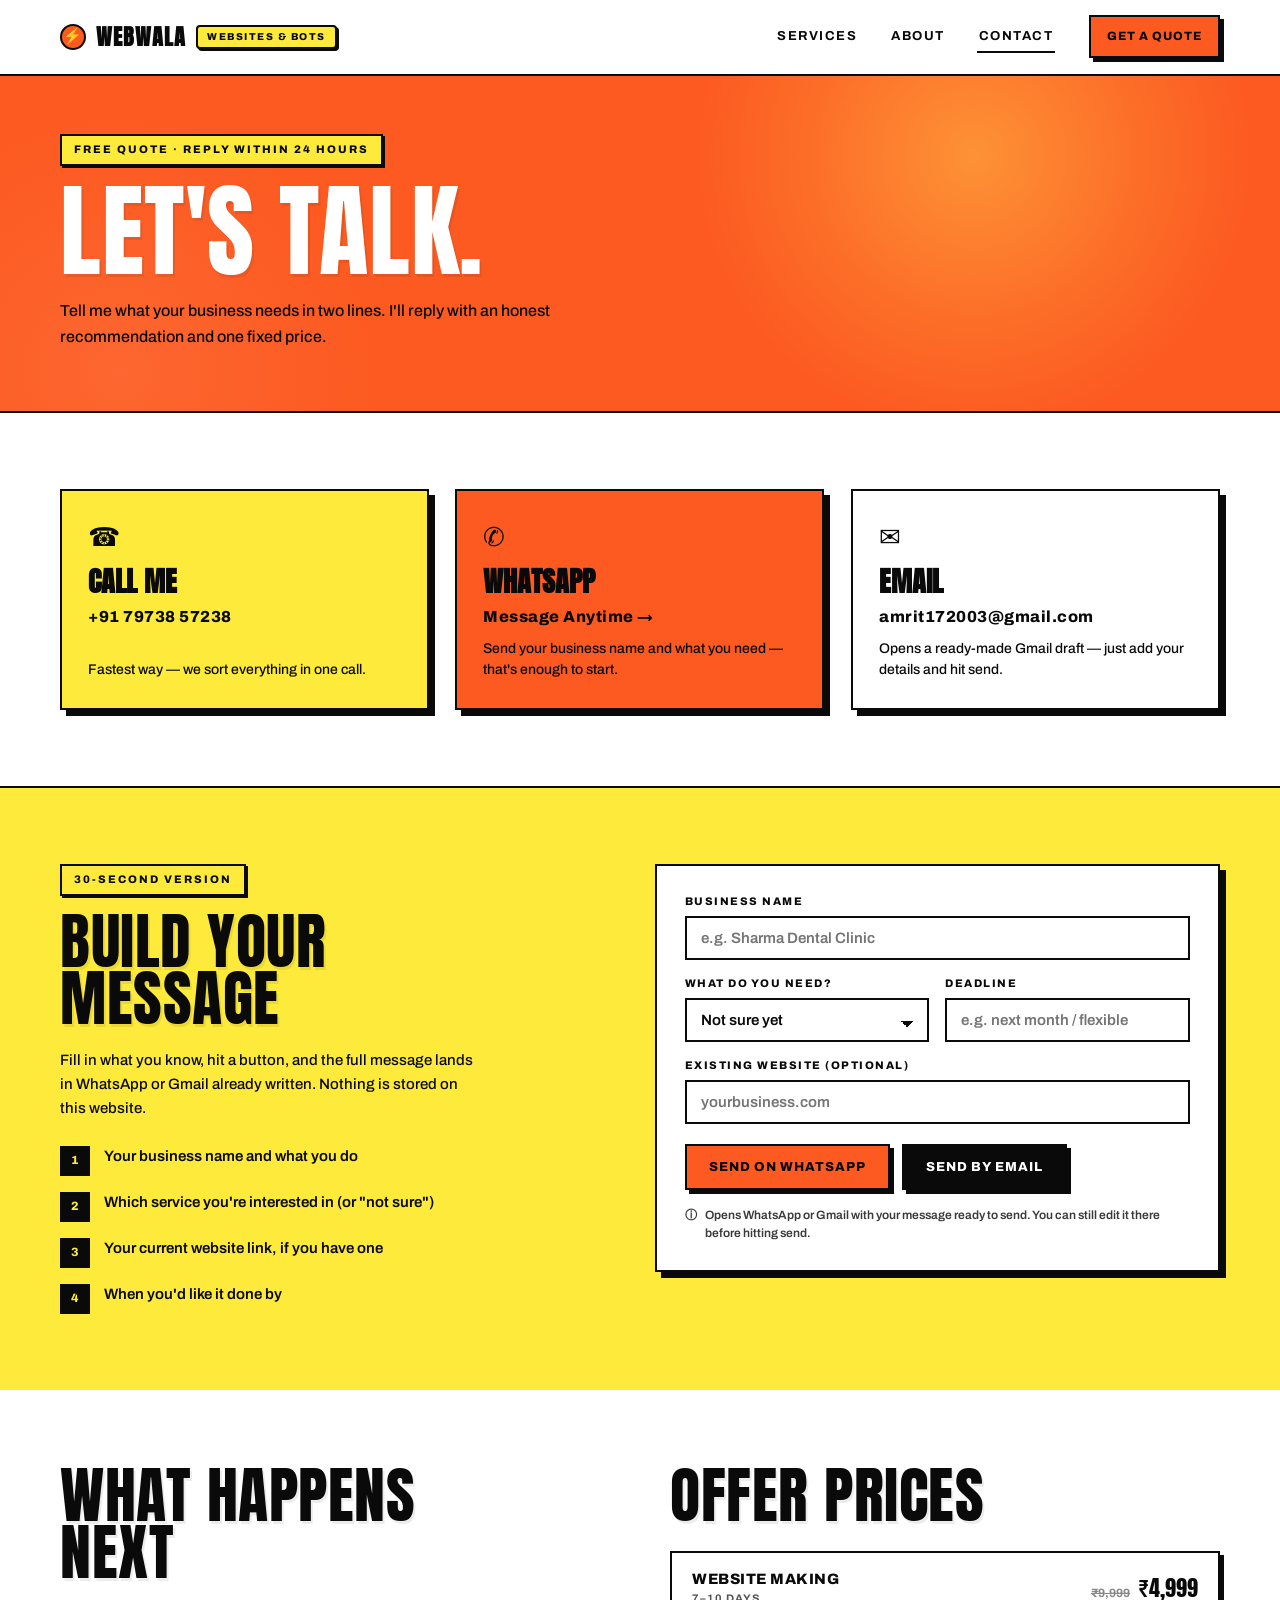
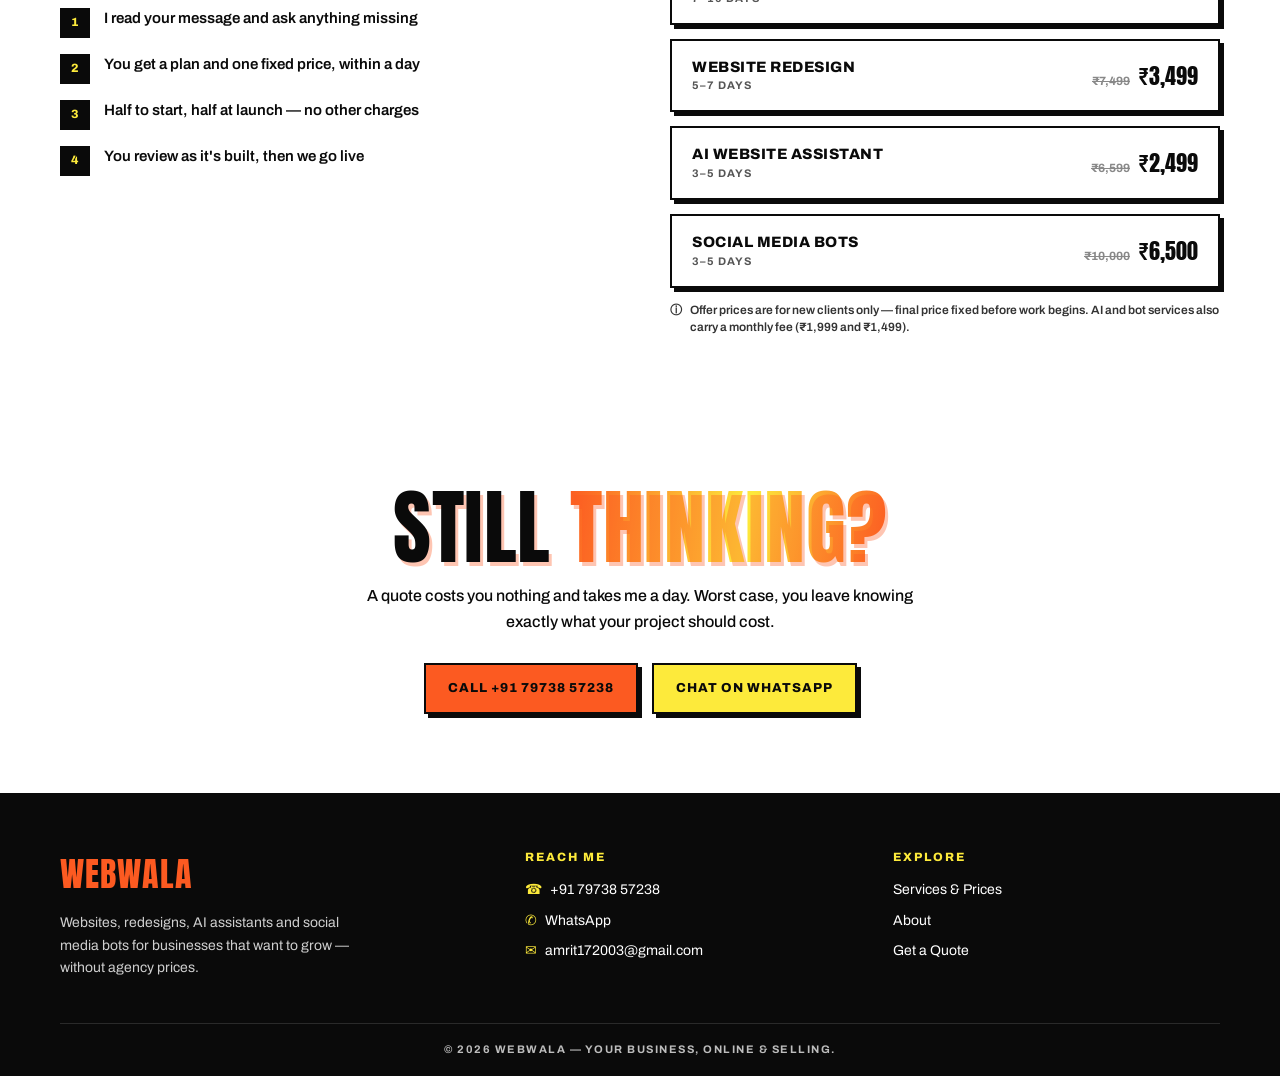
==== contact.html @ 06c594da "Add contact page with message builder" ====
<!DOCTYPE html>
<html lang="en">
<head>
<meta charset="UTF-8">
<meta name="viewport" content="width=device-width, initial-scale=1.0">
<title>Contact — WEBWALA</title>
<meta name="description" content="Get a free website quote within 24 hours. Call or WhatsApp +91 79738 57238, email amrit172003@gmail.com, or build your enquiry message on this page.">
<meta name="theme-color" content="#FC5A21">
<meta property="og:type" content="website">
<meta property="og:title" content="Contact — WEBWALA">
<meta property="og:description" content="Free quote, reply within 24 hours. Call, WhatsApp or email.">
<meta property="og:image" content="assets/og.png">
<link rel="icon" href="assets/favicon.svg" type="image/svg+xml">
<link rel="stylesheet" href="styles.css">
</head>
<body>
<a class="skip" href="#main">Skip to content</a>

<header class="header">
  <div class="header-inner">
    <a href="index.html" class="logo" aria-label="WEBWALA home"><span class="dot" aria-hidden="true">⚡</span><span class="word">WEBWALA</span><span class="pill">Websites &amp; Bots</span></a>
    <nav class="nav" aria-label="Main">
      <a href="services.html">Services</a>
      <a href="about.html">About</a>
      <a href="contact.html" class="active">Contact</a>
    </nav>
    <a href="contact.html" class="btn btn-orange btn-sm header-cta">Get a Quote</a>
  </div>
</header>

<main id="main">

<section class="hero orange" style="padding:58px 0 62px">
  <div class="wrap">
    <span class="eyebrow">Free Quote · Reply Within 24 Hours</span>
    <h1 class="display" style="font-size:clamp(56px,8vw,108px);margin:18px 0 20px">Let's Talk.</h1>
    <p style="max-width:600px">Tell me what your business needs in two lines. I'll reply with an honest recommendation and one fixed price.</p>
  </div>
</section>

<section class="section white">
  <div class="wrap">
    <div class="contact-cards">
      <a class="contact-card yellow reveal" data-tilt="5" href="tel:+917973857238">
        <div class="ic" aria-hidden="true">☎</div>
        <h4>Call Me</h4>
        <div class="val">+91 79738 57238</div>
        <p>Fastest way — we sort everything in one call.</p>
      </a>
      <a class="contact-card orange reveal" data-tilt="5" href="https://wa.me/917973857238?text=Hi%20Webwala%2C%20I%27d%20like%20a%20quote%20for%20my%20business." target="_blank" rel="noopener">
        <div class="ic" aria-hidden="true">✆</div>
        <h4>WhatsApp</h4>
        <div class="val">Message Anytime →</div>
        <p>Send your business name and what you need — that's enough to start.</p>
      </a>
      <a class="contact-card white reveal" data-tilt="5" href="https://mail.google.com/mail/?view=cm&amp;fs=1&amp;to=amrit172003@gmail.com&amp;su=Website%20enquiry&amp;body=Hi%20Amrit%2C%0A%0AI%27d%20like%20a%20quote%20for%20my%20business.%0A%0ABusiness%20name%3A%0AService%20needed%3A%0ADeadline%3A" target="_blank" rel="noopener">
        <div class="ic" aria-hidden="true">✉</div>
        <h4>Email</h4>
        <div class="val">amrit172003@gmail.com</div>
        <p>Opens a ready-made Gmail draft — just add your details and hit send.</p>
      </a>
    </div>
  </div>
</section>

<section class="section yellow" style="border-top:var(--border)">
  <div class="wrap builder-wrap">
    <div class="reveal">
      <span class="eyebrow">30-second version</span>
      <h2 class="display" style="font-size:clamp(38px,5vw,62px);margin:16px 0 22px">Build your<br>message</h2>
      <p style="font-size:15px;font-weight:500;line-height:1.6;max-width:420px">Fill in what you know, hit a button, and the full message lands in WhatsApp or Gmail already written. Nothing is stored on this website.</p>
      <ol class="tell-list" style="margin-top:26px">
        <li>Your business name and what you do</li>
        <li>Which service you're interested in (or "not sure")</li>
        <li>Your current website link, if you have one</li>
        <li>When you'd like it done by</li>
      </ol>
    </div>

    <form class="builder reveal" id="quote-builder" novalidate>
      <div>
        <label for="qb-business">Business name</label>
        <input id="qb-business" name="business" type="text" placeholder="e.g. Sharma Dental Clinic" autocomplete="organization">
      </div>
      <div class="row">
        <div>
          <label for="qb-service">What do you need?</label>
          <select id="qb-service" name="service">
            <option value="Not sure yet — need advice">Not sure yet</option>
            <option>Website making</option>
            <option>Website redesign</option>
            <option>AI website assistant</option>
            <option>Social media bots</option>
            <option>Website + AI assistant</option>
          </select>
        </div>
        <div>
          <label for="qb-deadline">Deadline</label>
          <input id="qb-deadline" name="deadline" type="text" placeholder="e.g. next month / flexible">
        </div>
      </div>
      <div>
        <label for="qb-site">Existing website (optional)</label>
        <input id="qb-site" name="site" type="text" placeholder="yourbusiness.com" autocomplete="url">
      </div>

      <div class="actions">
        <button type="submit" class="btn btn-orange" data-send="wa">Send on WhatsApp</button>
        <button type="submit" class="btn btn-black" data-send="email">Send by Email</button>
      </div>
      <p class="hint"><span class="ic" aria-hidden="true">ⓘ</span><span>Opens WhatsApp or Gmail with your message ready to send. You can still edit it there before hitting send.</span></p>
    </form>
  </div>
</section>

<section class="section white">
  <div class="wrap tell-grid">
    <div class="reveal">
      <h2 class="display" style="font-size:clamp(38px,5vw,62px);margin-bottom:28px">What happens<br>next</h2>
      <ol class="tell-list">
        <li>I read your message and ask anything missing</li>
        <li>You get a plan and one fixed price, within a day</li>
        <li>Half to start, half at launch — no other charges</li>
        <li>You review as it's built, then we go live</li>
      </ol>
    </div>
    <div class="reveal">
      <h2 class="display" style="font-size:clamp(38px,5vw,62px);margin-bottom:28px">Offer prices</h2>
      <div class="offer-row"><div><div class="t">Website Making</div><div class="d">7–10 days</div></div><div class="price"><span class="was">₹9,999</span>₹4,999</div></div>
      <div class="offer-row"><div><div class="t">Website Redesign</div><div class="d">5–7 days</div></div><div class="price"><span class="was">₹7,499</span>₹3,499</div></div>
      <div class="offer-row"><div><div class="t">AI Website Assistant</div><div class="d">3–5 days</div></div><div class="price"><span class="was">₹6,599</span>₹2,499</div></div>
      <div class="offer-row"><div><div class="t">Social Media Bots</div><div class="d">3–5 days</div></div><div class="price"><span class="was">₹10,000</span>₹6,500</div></div>
      <div class="offer-note"><span aria-hidden="true">ⓘ</span><span>Offer prices are for new clients only — final price fixed before work begins. AI and bot services also carry a monthly fee (₹1,999 and ₹1,499).</span></div>
    </div>
  </div>
</section>

<section class="cta black">
  <div class="wrap reveal">
    <h2 class="display">Still <span class="accent">thinking?</span></h2>
    <p>A quote costs you nothing and takes me a day. Worst case, you leave knowing exactly what your project should cost.</p>
    <div class="actions">
      <a href="tel:+917973857238" class="btn btn-orange">Call +91 79738 57238</a>
      <a href="https://wa.me/917973857238?text=Hi%20Webwala%2C%20I%27d%20like%20a%20quote%20for%20my%20business." target="_blank" rel="noopener" class="btn btn-yellow">Chat on WhatsApp</a>
    </div>
  </div>
</section>

</main>

<footer class="footer">
  <div class="wrap">
    <div class="footer-grid">
      <div>
        <div class="word">WEBWALA</div>
        <p class="tag">Websites, redesigns, AI assistants and social media bots for businesses that want to grow — without agency prices.</p>
      </div>
      <div>
        <h5>Reach Me</h5>
        <div class="reach">
          <a href="tel:+917973857238"><span class="ic" aria-hidden="true">☎</span>+91 79738 57238</a>
          <a href="https://wa.me/917973857238" target="_blank" rel="noopener"><span class="ic" aria-hidden="true">✆</span>WhatsApp</a>
          <a href="https://mail.google.com/mail/?view=cm&amp;fs=1&amp;to=amrit172003@gmail.com&amp;su=Website%20enquiry&amp;body=Hi%20Amrit%2C%0A%0AI%27d%20like%20a%20quote%20for%20my%20business.%0A%0ABusiness%20name%3A%0AService%20needed%3A%0ADeadline%3A" target="_blank" rel="noopener"><span class="ic" aria-hidden="true">✉</span>amrit172003@gmail.com</a>
        </div>
      </div>
      <div>
        <h5>Explore</h5>
        <ul>
          <li><a href="services.html">Services &amp; Prices</a></li>
          <li><a href="about.html">About</a></li>
          <li><a href="contact.html">Get a Quote</a></li>
        </ul>
      </div>
    </div>
    <div class="footer-bottom">© 2026 WEBWALA — Your Business, Online &amp; Selling.</div>
  </div>
</footer>

<nav class="mobile-bar" aria-label="Quick contact">
  <a href="tel:+917973857238"><span aria-hidden="true">☎</span>Call</a>
  <a class="mb-wa" href="https://wa.me/917973857238?text=Hi%20Webwala%2C%20I%27d%20like%20a%20quote%20for%20my%20business." target="_blank" rel="noopener"><span aria-hidden="true">✆</span>WhatsApp</a>
  <a class="mb-quote" href="#quote-builder">Build Message</a>
</nav>

<script src="script.js" defer></script>
</body>
</html>
---- styles.css ----
/* WEBWALA — rebuild from screenshots */
@import url('https://fonts.googleapis.com/css2?family=Anton&family=Archivo:wght@400;500;600;700;800&display=swap');

:root{
  --orange:#FC5A21;
  --yellow:#FDEA3B;
  --ink:#0A0A0A;
  --white:#FFFFFF;
  --shadow:6px 6px 0 var(--ink);
  --shadow-sm:4px 4px 0 var(--ink);
  --border:2.5px solid var(--ink);
  --maxw:1240px;
}

*{box-sizing:border-box;margin:0;padding:0}
html{scroll-behavior:smooth}
body{
  font-family:'Archivo',Arial,sans-serif;
  background:var(--white);
  color:var(--ink);
  line-height:1.45;
  -webkit-font-smoothing:antialiased;
}
img{max-width:100%;display:block}
a{color:inherit;text-decoration:none}

.display{font-family:'Anton',Impact,sans-serif;font-weight:400;line-height:.92;letter-spacing:.5px;text-transform:uppercase}
.wrap{max-width:var(--maxw);margin:0 auto;padding:0 40px}
@media(max-width:760px){.wrap{padding:0 20px}}

/* ---------- header ---------- */
.header{position:sticky;top:0;z-index:50;background:var(--white);border-bottom:var(--border)}
.header-inner{display:flex;align-items:center;gap:26px;height:74px;max-width:var(--maxw);margin:0 auto;padding:0 40px}
@media(max-width:860px){.header-inner{padding:0 18px;gap:14px;height:66px}}
.logo{display:flex;align-items:center;gap:10px;font-weight:800;font-size:22px;letter-spacing:.5px}
.logo .dot{width:26px;height:26px;border-radius:50%;background:var(--orange);border:2px solid var(--ink);display:grid;place-items:center;color:var(--ink);font-size:15px;font-weight:900}
.logo .word{font-family:'Anton',Impact,sans-serif;letter-spacing:1px}
.pill{background:var(--yellow);border:2px solid var(--ink);border-radius:4px;padding:3px 9px;font-size:10px;font-weight:800;letter-spacing:1.5px;text-transform:uppercase;box-shadow:2px 2px 0 var(--ink)}
.nav{display:flex;align-items:center;gap:30px;margin-left:auto}
.nav a{font-size:13px;font-weight:700;letter-spacing:1.5px;text-transform:uppercase;padding:6px 2px;border-bottom:2px solid transparent}
.nav a:hover{border-bottom-color:var(--orange)}
.nav a.active{border-bottom-color:var(--ink)}
@media(max-width:860px){.nav{display:none}}
.header-cta{margin-left:8px}
@media(max-width:860px){.header-cta{display:none}}

/* ---------- buttons ---------- */
.btn{display:inline-flex;align-items:center;justify-content:center;gap:8px;font-family:'Archivo',sans-serif;font-weight:800;font-size:13px;letter-spacing:1px;text-transform:uppercase;padding:14px 22px;border:2.5px solid var(--ink);cursor:pointer;transition:transform .08s ease,box-shadow .08s ease;box-shadow:var(--shadow-sm)}
.btn:hover{transform:translate(2px,2px);box-shadow:2px 2px 0 var(--ink)}
.btn-orange{background:var(--orange);color:var(--ink)}
.btn-yellow{background:var(--yellow);color:var(--ink)}
.btn-black{background:var(--ink);color:var(--white)}
.btn-outline{background:transparent;color:inherit;border-color:currentColor;box-shadow:4px 4px 0 currentColor}
.btn-sm{padding:11px 16px;font-size:12px}
.btn-block{width:100%}

/* ---------- badges / eyebrow ---------- */
.eyebrow{display:inline-block;background:var(--yellow);border:2px solid var(--ink);padding:6px 12px;font-size:11px;font-weight:800;letter-spacing:2px;text-transform:uppercase;box-shadow:2px 2px 0 var(--ink)}

/* ---------- marquee ---------- */
.marquee{background:var(--yellow);border-top:var(--border);border-bottom:var(--border);overflow:hidden;white-space:nowrap;padding:12px 0}
.marquee-track{display:inline-block;white-space:nowrap;animation:scroll 30s linear infinite}
.marquee span{font-family:'Anton',Impact,sans-serif;font-size:16px;letter-spacing:1px;text-transform:uppercase;padding:0 22px}
.marquee .star{color:var(--ink)}
@keyframes scroll{from{transform:translateX(0)}to{transform:translateX(-50%)}}
@media(prefers-reduced-motion:reduce){.marquee-track{animation:none}}

/* ---------- hero ---------- */
.hero{padding:64px 0 72px;border-bottom:var(--border)}
.hero.orange{background:var(--orange)}
.hero.black{background:var(--ink);color:var(--white)}
.hero-grid{display:grid;grid-template-columns:1.1fr .9fr;gap:56px;align-items:center}
@media(max-width:920px){.hero-grid{grid-template-columns:1fr;gap:34px}}
.hero h1{font-size:clamp(52px,7.4vw,104px);margin:18px 0 22px}
.hero.orange h1{color:var(--white)}
.hero p{max-width:560px;font-size:16px;line-height:1.6;font-weight:500}
.hero .actions{display:flex;gap:14px;flex-wrap:wrap;margin-top:28px}
.hero-media{position:relative}
.hero-media img{border:3px solid var(--ink);box-shadow:var(--shadow)}
.hero.black .hero-media img{border-color:var(--white)}

/* ---------- sections ---------- */
.section{padding:76px 0}
.section.white{background:var(--white)}
.section.yellow{background:var(--yellow)}
.section.orange{background:var(--orange)}
.section.black{background:var(--ink);color:var(--white)}
.section-head{display:flex;align-items:flex-end;justify-content:space-between;gap:20px;margin-bottom:42px;flex-wrap:wrap}
.section h2{font-size:clamp(40px,5.4vw,74px)}
.section .lead{max-width:560px;font-size:16px;font-weight:500;line-height:1.6}
.accent{color:var(--orange)}

/* ---------- service cards (home) ---------- */
.cards{display:grid;grid-template-columns:1fr 1fr;gap:26px}
@media(max-width:860px){.cards{grid-template-columns:1fr}}
.card{border:var(--border);box-shadow:var(--shadow);padding:28px 26px 24px;display:flex;flex-direction:column;gap:12px;background:var(--white)}
.card.yellow{background:var(--yellow)}
.card.orange{background:var(--orange)}
.card h3{font-family:'Anton',Impact,sans-serif;font-size:30px;letter-spacing:.5px;text-transform:uppercase;line-height:1}
.card .kicker{font-size:12px;font-weight:800;letter-spacing:1.5px;text-transform:uppercase;opacity:.9}
.card p{font-size:14.5px;line-height:1.55;font-weight:500}
.card .meta{margin-top:auto;padding-top:14px;border-top:2px solid var(--ink);font-size:11px;font-weight:800;letter-spacing:1px;text-transform:uppercase}
.card-top{display:flex;justify-content:space-between;align-items:flex-start;gap:14px;width:100%}
.price-tag{flex:none;background:var(--ink);color:var(--yellow);font-weight:800;font-size:11px;letter-spacing:.5px;padding:5px 10px;border-radius:3px;white-space:nowrap}
.card.white .price-tag{background:var(--yellow);color:var(--ink);border:2px solid var(--ink)}
.card.orange .price-tag{background:var(--yellow);color:var(--ink)}

/* ---------- split / builder ---------- */
.split{display:grid;grid-template-columns:.85fr 1.15fr;gap:56px;align-items:center}
@media(max-width:920px){.split{grid-template-columns:1fr;gap:34px}}
.split img{border:3px solid var(--white);box-shadow:8px 8px 0 var(--orange)}

/* ---------- steps ---------- */
.steps{display:grid;grid-template-columns:repeat(4,1fr);gap:20px}
@media(max-width:920px){.steps{grid-template-columns:1fr 1fr}}
@media(max-width:560px){.steps{grid-template-columns:1fr}}
.step{background:var(--white);border:var(--border);box-shadow:var(--shadow-sm);padding:22px 20px;display:flex;flex-direction:column;gap:8px}
.step .num{font-family:'Anton',Impact,sans-serif;font-size:30px;color:var(--orange)}
.step h4{font-family:'Anton',Impact,sans-serif;font-size:21px;letter-spacing:.5px;text-transform:uppercase}
.step p{font-size:13.5px;line-height:1.5;font-weight:500}

/* ---------- stats ---------- */
.stats{display:grid;grid-template-columns:repeat(4,1fr);border-top:2.5px solid var(--ink);border-bottom:2.5px solid var(--ink)}
@media(max-width:760px){.stats{grid-template-columns:1fr 1fr}}
.stat{text-align:center;padding:26px 10px;border-right:2.5px solid var(--ink)}
.stat:last-child{border-right:0}
@media(max-width:760px){.stat:nth-child(2){border-right:0}.stat:nth-child(-n+2){border-bottom:2.5px solid var(--ink)}}
.stat .big{font-family:'Anton',Impact,sans-serif;font-size:clamp(30px,4vw,46px);line-height:1}
.stat .lbl{font-size:11px;font-weight:800;letter-spacing:1.5px;text-transform:uppercase;margin-top:6px}

/* ---------- CTA ---------- */
.cta{text-align:center;padding:78px 0}
.cta h2{font-size:clamp(44px,6.4vw,86px);margin-bottom:18px}
.cta p{max-width:600px;margin:0 auto;font-size:16px;font-weight:500;line-height:1.6}
.cta .actions{display:flex;gap:14px;justify-content:center;flex-wrap:wrap;margin-top:28px}
.cta.black .btn-outline{color:var(--yellow);box-shadow:4px 4px 0 var(--yellow)}

/* ---------- footer ---------- */
.footer{background:var(--ink);color:var(--white);border-top:2.5px solid var(--white)}
.footer-grid{display:grid;grid-template-columns:1.3fr 1fr 1fr;gap:40px;padding:56px 0 44px}
@media(max-width:820px){.footer-grid{grid-template-columns:1fr;gap:30px}}
.footer .word{font-family:'Anton',Impact,sans-serif;font-size:34px;color:var(--orange);letter-spacing:1px}
.footer .tag{max-width:320px;font-size:14px;line-height:1.6;color:#cfcfcf;margin-top:14px}
.footer h5{font-size:12px;font-weight:800;letter-spacing:2px;text-transform:uppercase;color:var(--yellow);margin-bottom:14px}
.footer ul{list-style:none;display:flex;flex-direction:column;gap:10px;font-size:14px}
.footer ul a:hover{color:var(--orange)}
.footer .reach{display:flex;flex-direction:column;gap:10px;font-size:14px}
.footer .reach .ic{color:var(--yellow);margin-right:8px}
.footer-bottom{border-top:1px solid #2a2a2a;padding:18px 0;text-align:center;font-size:11px;font-weight:700;letter-spacing:1.5px;text-transform:uppercase;color:#bdbdbd}

/* ---------- services page rows ---------- */
.svc{border-bottom:var(--border);padding:64px 0}
.svc.white{background:var(--white)}
.svc.yellow{background:var(--yellow)}
.svc.orange{background:var(--orange)}
.svc-grid{display:grid;grid-template-columns:1.15fr .85fr;gap:56px;align-items:start}
@media(max-width:900px){.svc-grid{grid-template-columns:1fr;gap:30px}}
.svc h3{font-family:'Anton',Impact,sans-serif;font-size:clamp(38px,4.6vw,58px);text-transform:uppercase;line-height:.95;margin:10px 0 16px}
.svc .eyebrow{margin-bottom:4px}
.svc p.desc{font-size:15px;font-weight:500;line-height:1.6;max-width:520px;margin-bottom:18px}
.checklist{list-style:none;display:flex;flex-direction:column;gap:9px}
.checklist li{display:flex;gap:10px;font-size:14px;font-weight:600;line-height:1.4}
.checklist li::before{content:"✓";flex:none;width:20px;height:20px;border:2px solid var(--ink);background:var(--white);display:grid;place-items:center;font-size:12px;font-weight:900}
.svc.orange .checklist li::before{background:var(--white)}
.price-card{background:var(--white);border:var(--border);box-shadow:var(--shadow);padding:26px}
.price-card .label{font-size:11px;font-weight:800;letter-spacing:1.5px;text-transform:uppercase;color:#8a3a1d}
.price-card .was{font-size:16px;font-weight:700;text-decoration:line-through;color:#666;margin-top:6px}
.price-card .now{font-family:'Anton',Impact,sans-serif;font-size:56px;line-height:1;margin:2px 0 8px}
.price-card .sub{font-size:12px;font-weight:600;color:#555}
.price-card .delivery{display:flex;justify-content:space-between;align-items:center;border-top:2px solid var(--ink);margin-top:16px;padding-top:14px;font-size:12px;font-weight:800;letter-spacing:1px;text-transform:uppercase}
.price-card .btn{margin-top:16px}

/* ---------- about: who am i box ---------- */
.whoami{background:var(--orange);border:3px solid var(--white);box-shadow:8px 8px 0 var(--yellow);padding:34px 30px;display:flex;flex-direction:column;gap:20px;justify-content:center;min-height:420px}
.whoami-lbl{align-self:flex-start;background:var(--yellow);border:2px solid var(--ink);box-shadow:2px 2px 0 var(--ink);padding:5px 11px;font-size:11px;font-weight:800;letter-spacing:2px;text-transform:uppercase;color:var(--ink)}
.whoami .big{font-size:clamp(52px,6.6vw,88px);color:var(--white);line-height:.86}
.whoami-list{list-style:none;display:flex;flex-wrap:wrap;gap:8px}
.whoami-list li{background:var(--ink);color:var(--yellow);font-size:11px;font-weight:800;letter-spacing:1px;text-transform:uppercase;padding:6px 10px}

/* ---------- contact ---------- */
.contact-cards{display:grid;grid-template-columns:repeat(3,1fr);gap:26px}
@media(max-width:860px){.contact-cards{grid-template-columns:1fr}}
.contact-card{border:var(--border);box-shadow:var(--shadow);padding:28px 26px;display:flex;flex-direction:column;gap:10px;min-height:210px;transition:transform .1s ease,box-shadow .1s ease}
.contact-card:hover{transform:translate(2px,2px);box-shadow:2px 2px 0 var(--ink)}
.contact-card .ic{font-size:26px}
.contact-card h4{font-family:'Anton',Impact,sans-serif;font-size:28px;text-transform:uppercase;line-height:1}
.contact-card .val{font-weight:800;font-size:16px;letter-spacing:.5px}
.contact-card p{font-size:14px;font-weight:500;line-height:1.5;margin-top:auto}
.contact-card.yellow{background:var(--yellow)}
.contact-card.orange{background:var(--orange)}
.contact-card.white{background:var(--white)}

.tell-grid{display:grid;grid-template-columns:1fr 1fr;gap:60px;align-items:start}
@media(max-width:860px){.tell-grid{grid-template-columns:1fr;gap:40px}}
.tell-list{list-style:none;counter-reset:t;display:flex;flex-direction:column;gap:16px}
.tell-list li{counter-increment:t;display:flex;gap:14px;font-size:15px;font-weight:600}
.tell-list li::before{content:counter(t);flex:none;width:26px;height:26px;border:2px solid var(--ink);background:var(--ink);color:var(--yellow);font-weight:800;display:grid;place-items:center;font-size:12px}
.offer-row{display:flex;justify-content:space-between;align-items:center;gap:18px;background:var(--white);border:var(--border);box-shadow:var(--shadow-sm);padding:16px 20px;margin-bottom:14px}
.offer-row .t{font-weight:800;font-size:15px;text-transform:uppercase;letter-spacing:.5px}
.offer-row .d{font-size:11px;font-weight:700;color:#555;text-transform:uppercase;letter-spacing:1px}
.offer-row .price{font-family:'Anton',Impact,sans-serif;font-size:22px;white-space:nowrap}
.offer-row .was{font-size:12px;text-decoration:line-through;color:#888;margin-right:8px;font-family:'Archivo',sans-serif;font-weight:700}
.offer-note{display:flex;gap:8px;font-size:12px;font-weight:600;color:#333;margin-top:8px;line-height:1.4}

/* ================================================================
   v2 — additions: accessibility, motion, new sections
   ================================================================ */
html{scroll-padding-top:96px}
:focus-visible{outline:3px solid var(--ink);outline-offset:3px}
.skip{position:absolute;left:-9999px;top:0;z-index:100;background:var(--yellow);border:2.5px solid var(--ink);padding:12px 18px;font-weight:800;font-size:13px;letter-spacing:1px;text-transform:uppercase}
.skip:focus{left:14px;top:14px}
s{text-decoration-thickness:2px}

/* scroll reveal */
.reveal{opacity:0;transform:translateY(20px);transition:opacity .5s ease,transform .5s ease}
.reveal.in{opacity:1;transform:none}
@media(prefers-reduced-motion:reduce){.reveal{opacity:1;transform:none;transition:none}}

/* lift on hover */
.card,.step{transition:transform .12s ease,box-shadow .12s ease}
.card:hover,.step:hover{transform:translate(-2px,-2px);box-shadow:8px 8px 0 var(--ink)}
.marquee:hover .marquee-track{animation-play-state:paused}

/* hero trust line */
.hero-trust{display:flex;flex-wrap:wrap;gap:8px 18px;margin-top:22px;font-size:11.5px;font-weight:800;letter-spacing:1px;text-transform:uppercase}
.hero-trust span{display:inline-flex;align-items:center;gap:6px}
.hero.black .hero-trust{color:#dcdcdc}
.hero .hero-trust .tick{color:currentColor}

/* price tag with struck-through old price */
.price-tag s{opacity:.55;margin-right:7px;font-weight:700;text-decoration-thickness:1.5px}

/* ---------- typical builds ---------- */
.work-grid{display:grid;grid-template-columns:repeat(3,1fr);gap:24px}
@media(max-width:900px){.work-grid{grid-template-columns:1fr}}
.work{background:var(--white);border:var(--border);box-shadow:var(--shadow);display:flex;flex-direction:column}
.work .thumb{height:132px;border-bottom:var(--border);display:grid;place-items:center;overflow:hidden;position:relative}
.work .thumb b{font-family:'Anton',Impact,sans-serif;font-size:46px;letter-spacing:2px;text-transform:uppercase;line-height:1;position:relative;z-index:1}
.work .thumb::after{content:"";position:absolute;inset:0;background:repeating-linear-gradient(135deg,rgba(10,10,10,.10) 0 12px,transparent 12px 24px)}
.work:nth-child(1) .thumb{background:var(--orange);color:var(--white)}
.work:nth-child(2) .thumb{background:var(--yellow);color:var(--ink)}
.work:nth-child(3) .thumb{background:var(--ink);color:var(--yellow)}
.work .body{padding:22px 22px 24px;display:flex;flex-direction:column;gap:10px;flex:1}
.work h3{font-family:'Anton',Impact,sans-serif;font-size:22px;text-transform:uppercase;letter-spacing:.5px;line-height:1.05}
.work p{font-size:14px;line-height:1.55;font-weight:500}
.work .tags{display:flex;flex-wrap:wrap;gap:6px;margin-top:2px}
.work .tags span{font-size:10.5px;font-weight:800;letter-spacing:1px;text-transform:uppercase;border:2px solid var(--ink);padding:4px 8px;background:var(--white)}
.work .foot{margin-top:auto;border-top:2px solid var(--ink);padding-top:12px;display:flex;justify-content:space-between;gap:10px;font-size:11px;font-weight:800;letter-spacing:.8px;text-transform:uppercase}

/* ---------- what's included ---------- */
.included-grid{display:grid;grid-template-columns:1fr 1.1fr;gap:56px;align-items:center}
@media(max-width:900px){.included-grid{grid-template-columns:1fr;gap:34px}}
.perks{list-style:none;display:grid;gap:0;border-top:2px solid #3a3a3a}
.perks li{display:flex;gap:16px;padding:18px 0;border-bottom:2px solid #3a3a3a}
.perks .tick{flex:none;width:26px;height:26px;background:var(--yellow);color:var(--ink);border:2px solid var(--yellow);display:grid;place-items:center;font-weight:900;font-size:13px}
.perks strong{display:block;font-size:14.5px;letter-spacing:.3px;text-transform:uppercase;font-weight:800;margin-bottom:4px}
.perks p{font-size:13.5px;line-height:1.55;color:#cfcfcf;font-weight:500}

/* ---------- FAQ ---------- */
.faq{max-width:840px;margin:0 auto;display:flex;flex-direction:column;gap:14px}
.faq details{background:var(--white);border:var(--border);box-shadow:var(--shadow-sm)}
.faq summary{cursor:pointer;list-style:none;padding:18px 22px;font-weight:800;font-size:15px;display:flex;justify-content:space-between;align-items:flex-start;gap:16px;line-height:1.4}
.faq summary::-webkit-details-marker{display:none}
.faq summary::after{content:"+";font-family:'Anton',Impact,sans-serif;font-size:24px;line-height:1;flex:none}
.faq details[open] summary::after{content:"–"}
.faq details[open] summary{border-bottom:2px solid var(--ink)}
.faq .ans{padding:16px 22px 20px;font-size:14.5px;line-height:1.6;font-weight:500}
.faq .ans p+p{margin-top:10px}
.faq .ans a{border-bottom:2px solid var(--orange);font-weight:700}

/* ---------- quote builder ---------- */
.builder-wrap{display:grid;grid-template-columns:1fr 1.05fr;gap:56px;align-items:start}
@media(max-width:900px){.builder-wrap{grid-template-columns:1fr;gap:34px}}
.builder{background:var(--white);border:var(--border);box-shadow:var(--shadow);padding:28px;display:grid;gap:16px}
.builder label{display:block;font-size:11px;font-weight:800;letter-spacing:1.5px;text-transform:uppercase;margin-bottom:6px}
.builder input,.builder select{width:100%;font-family:'Archivo',Arial,sans-serif;font-size:15px;font-weight:600;padding:12px 14px;border:2.5px solid var(--ink);border-radius:0;background:var(--white);color:var(--ink);appearance:none}
.builder select{background-image:linear-gradient(45deg,transparent 50%,var(--ink) 50%),linear-gradient(135deg,var(--ink) 50%,transparent 50%);background-position:calc(100% - 20px) 21px,calc(100% - 14px) 21px;background-size:6px 6px,6px 6px;background-repeat:no-repeat;padding-right:40px}
.builder input:focus,.builder select:focus{outline:3px solid var(--orange);outline-offset:0}
.builder .row{display:grid;grid-template-columns:1fr 1fr;gap:16px}
@media(max-width:560px){.builder .row{grid-template-columns:1fr}}
.builder .actions{display:flex;gap:12px;flex-wrap:wrap;margin-top:4px}
.builder .hint{font-size:12px;font-weight:600;color:#3a3a3a;display:flex;gap:8px;line-height:1.5}
.builder .hint .ic{flex:none;font-weight:900}

/* ---------- tablet/phone header fixes ---------- */
.header-cta{white-space:nowrap}
@media(max-width:1040px){.pill{display:none}}
@media(max-width:860px){.header-inner{gap:10px}.logo{font-size:19px}.logo .word{letter-spacing:.5px}}

/* ---------- mobile sticky contact bar ---------- */
.mobile-bar{display:none}
@media(max-width:860px){
  body{padding-bottom:72px}
  .mobile-bar{display:grid;grid-template-columns:1fr 1.25fr 1fr;position:fixed;bottom:0;left:0;right:0;z-index:60;background:var(--white);border-top:2.5px solid var(--ink)}
  .mobile-bar a{display:flex;align-items:center;justify-content:center;gap:6px;padding:16px 4px;font-size:11.5px;font-weight:800;letter-spacing:.6px;text-transform:uppercase;text-align:center;line-height:1.1}
  .mobile-bar a+a{border-left:2.5px solid var(--ink)}
  .mobile-bar .mb-wa{background:var(--yellow)}
  .mobile-bar .mb-quote{background:var(--orange)}
}

/* ================================================================
   v3 — 3D depth, parallax, cursor tilt, modern motion
   ================================================================ */

/* scroll progress bar */
.scroll-progress{position:fixed;top:0;left:0;height:4px;width:0;z-index:120;pointer-events:none;
  background:linear-gradient(90deg,var(--orange),var(--yellow));box-shadow:0 0 14px rgba(252,90,33,.65)}
@media(prefers-reduced-motion:reduce){.scroll-progress{display:none}}

/* glowing blobs behind heroes */
.hero{position:relative;overflow:hidden;isolation:isolate}
/* Soft colour glows, drawn with gradients only — no blur filter.
   A 460px CSS blur was repainting constantly and made scrolling stutter. */
.hero::before,.hero::after{content:"";position:absolute;border-radius:50%;pointer-events:none;z-index:0}
.hero::before{width:560px;height:560px;top:-200px;right:2%;opacity:.55;
  background:radial-gradient(circle,rgba(255,210,77,.85) 0%,rgba(255,210,77,.35) 38%,rgba(255,210,77,0) 70%)}
.hero::after{width:520px;height:520px;bottom:-220px;left:-140px;opacity:.5;
  background:radial-gradient(circle,rgba(255,122,71,.8) 0%,rgba(255,122,71,.3) 40%,rgba(255,122,71,0) 72%)}
.hero.black::before{opacity:.4;background:radial-gradient(circle,rgba(252,90,33,.8) 0%,rgba(252,90,33,.28) 40%,rgba(252,90,33,0) 72%)}
.hero.black::after{opacity:.3;background:radial-gradient(circle,rgba(253,234,59,.7) 0%,rgba(253,234,59,.22) 40%,rgba(253,234,59,0) 72%)}
.hero > .wrap{position:relative;z-index:1}

/* gradient accent text — static: animating background-position on clipped
   text repaints the whole glyph run every frame */
.accent{background:linear-gradient(100deg,var(--orange) 0%,var(--yellow) 55%,var(--orange) 100%);
  -webkit-background-clip:text;background-clip:text;color:transparent;-webkit-text-fill-color:transparent}

/* ---------- 3D floating card scene ---------- */
.scene{position:relative;perspective:1200px;min-height:440px;display:grid;place-items:center;z-index:1}
@media(max-width:920px){.scene{min-height:380px;margin-top:10px}}
.scene-inner{position:relative;width:100%;max-width:430px;height:400px;transform-style:preserve-3d;will-change:transform;
  transform:rotateX(var(--tiltX,0deg)) rotateY(var(--tiltY,0deg));transition:transform .35s cubic-bezier(.2,.7,.3,1)}
@media(prefers-reduced-motion:reduce){.scene-inner{transition:none}}

/* Cards sit at a fixed 3D depth and drift with the cursor (see script.js).
   They used to float in an infinite CSS loop, which kept a slow laptop busy
   repainting them forever; a one-shot entrance is all the motion they need. */
.float-card{position:absolute;width:238px;padding:16px 18px;background:var(--white);color:var(--ink);
  border:2.5px solid var(--ink);box-shadow:8px 9px 0 rgba(10,10,10,.9);display:grid;gap:5px;will-change:transform;
  transform:translate3d(var(--sx,0px),var(--sy,0px),var(--dz,0px)) rotate(var(--rot,0deg));
  transition:transform .25s ease-out;
  animation:cardIn .8s cubic-bezier(.2,.8,.2,1) backwards;animation-delay:var(--delay,0s)}
@keyframes cardIn{from{opacity:0;transform:translate3d(0,30px,var(--dz,0px)) rotate(var(--rot,0deg))}}
@media(prefers-reduced-motion:reduce){.float-card{animation:none;transition:none}}
.float-card .fc-kicker{font-size:10px;font-weight:800;letter-spacing:1.6px;text-transform:uppercase;color:#7a3418}
.float-card strong{font-family:'Anton',Impact,sans-serif;font-size:20px;letter-spacing:.4px;text-transform:uppercase;line-height:1.05}
.float-card small{font-size:12px;font-weight:600;line-height:1.45;color:#333}
.float-card .fc-meter{height:8px;border:2px solid var(--ink);background:var(--white);margin-top:4px}
.float-card .fc-meter i{display:block;height:100%;background:var(--orange)}
.float-card.yellow{background:var(--yellow)}
.float-card.orange{background:var(--orange)}
.float-card.dark{background:var(--ink);color:var(--white);border-color:var(--white);box-shadow:8px 9px 0 rgba(252,90,33,.95)}
.float-card.dark .fc-kicker{color:var(--yellow)}
.float-card.dark small{color:#d8d8d8}

.fc-1{top:14px;left:0;--dz:70px;--rot:-3deg;--delay:.2s}
.fc-2{top:132px;right:-14px;--dz:110px;--rot:2.5deg;--delay:1.1s;width:252px}
.fc-3{bottom:26px;left:34px;--dz:40px;--rot:-1.5deg;--delay:.6s;width:222px}
@media(max-width:520px){
  .scene{margin-top:30px;min-height:360px}
  .fc-1{left:0;top:14px;width:200px}
  .fc-2{right:0;width:206px;top:132px}
  .fc-3{left:6px;bottom:12px;width:192px}
  .scene-inner{max-width:310px;height:350px}
}
/* (the extra card-stack glow was removed: two large gradients repainting
   under a transformed 3D parent cost more than they added) */

/* ---------- browser mock (stands in for photography) ---------- */
.browser-mock{border:3px solid var(--ink);box-shadow:14px 16px 0 var(--orange);background:var(--white);
  transform-style:preserve-3d;transform:perspective(1000px) rotateY(var(--tiltY,0deg)) rotateX(var(--tiltX,0deg));transition:transform .35s ease}
.bm-bar{display:flex;align-items:center;gap:6px;padding:10px 12px;border-bottom:2.5px solid var(--ink);background:var(--white)}
.bm-bar span{width:9px;height:9px;border-radius:50%;border:2px solid var(--ink);background:var(--orange)}
.bm-bar span:nth-child(2){background:var(--yellow)}
.bm-bar span:nth-child(3){background:var(--white)}
.bm-bar em{margin-left:8px;font-style:normal;font-size:10.5px;font-weight:800;letter-spacing:.8px;color:#555;background:#f1f1f1;border:1.5px solid #d5d5d5;padding:3px 8px;flex:1}
.bm-body{padding:22px 20px 24px;display:grid;gap:16px}
.bm-hero{background:var(--orange);border:2.5px solid var(--ink);padding:20px 18px;display:grid;gap:10px}
.bm-hero b{font-family:'Anton',Impact,sans-serif;font-size:26px;line-height:.95;text-transform:uppercase;color:var(--white)}
.bm-hero i{display:block;height:9px;background:var(--yellow);border:2px solid var(--ink);width:62%}
.bm-hero i+i{width:44%}
.bm-cols{display:grid;grid-template-columns:repeat(3,1fr);gap:10px}
.bm-cols span{height:54px;border:2.5px solid var(--ink);background:var(--yellow)}
.bm-cols span:nth-child(2){background:var(--white)}
.bm-cols span:nth-child(3){background:var(--orange)}
.bm-strip{display:flex;justify-content:space-between;align-items:center;border-top:2.5px solid var(--ink);padding-top:12px;font-size:10px;font-weight:800;letter-spacing:1px;text-transform:uppercase}
.bm-strip b{background:var(--ink);color:var(--yellow);padding:5px 9px;font-size:9.5px;letter-spacing:1.2px}

/* ---------- cursor tilt on cards ---------- */
[data-tilt]{transform-style:preserve-3d;position:relative;
  transform:perspective(900px) rotateX(var(--tiltX,0deg)) rotateY(var(--tiltY,0deg)) translateZ(0);
  transition:transform .3s cubic-bezier(.2,.7,.3,1)}
[data-tilt] > *{transform:translateZ(0)}
.card[data-tilt]:hover{transform:perspective(900px) rotateX(var(--tiltX,0deg)) rotateY(var(--tiltY,0deg)) translateY(-4px)}
/* Sheen is a static gradient that only fades in. Following the cursor with a
   radial gradient meant repainting the whole card on every mouse move. */
.card::after,.work::after,.contact-card::after{content:"";position:absolute;inset:0;pointer-events:none;opacity:0;
  transition:opacity .35s ease;
  background:linear-gradient(105deg,rgba(255,255,255,0) 32%,rgba(255,255,255,.4) 48%,rgba(255,255,255,0) 64%)}
.card:hover::after,.work:hover::after,.contact-card:hover::after{opacity:1}
.card,.work,.contact-card{position:relative;overflow:hidden}

/* stagger reveals */
.reveal{transition-delay:calc(var(--i,0) * 65ms)}

/* buttons: depth + sheen */
.btn{position:relative;overflow:hidden;will-change:transform}
.btn::after{content:"";position:absolute;top:0;left:-120%;width:60%;height:100%;
  background:linear-gradient(100deg,transparent,rgba(255,255,255,.55),transparent);transform:skewX(-18deg);transition:left .5s ease}
.btn:hover::after{left:130%}
.btn:hover{transform:translate(1px,1px)}
@media(prefers-reduced-motion:reduce){.btn::after{display:none}}

/* section headings get a soft 3D lift */
.section h2,.cta h2,.hero h1{text-shadow:2px 3px 0 rgba(10,10,10,.08)}
.hero.black h1,.section.black h2,.cta.black h2,.section.black .display{text-shadow:3px 4px 0 rgba(252,90,33,.35)}

/* keep the 3D tilt alive after the reveal animation has finished
   (.reveal.in sets transform:none, which would otherwise cancel it) */
.reveal[data-tilt].in{transform:perspective(900px) rotateX(var(--tiltX,0deg)) rotateY(var(--tiltY,0deg)) translateZ(0)}
.reveal[data-tilt].in:hover{transform:perspective(900px) rotateX(var(--tiltX,0deg)) rotateY(var(--tiltY,0deg)) translateY(-4px)}

/* phones: keep depth, but bring the price card to the front */
@media(max-width:520px){
  .fc-1{--dz:20px}
  .fc-2{--dz:28px}
  .fc-3{--dz:80px}
}

/* phones: nudge the stack apart so no line of text is clipped */
@media(max-width:520px){
  .scene{min-height:392px}
  .fc-2{top:112px}
  .fc-3{bottom:-4px;left:0}
}

/* stop perpetual animations while their section is off-screen —
   saves CPU/battery when the visitor has scrolled past them */
.marquee.anim-paused .marquee-track{animation-play-state:paused}

/* ---------- paint budget ----------
   Let the browser skip layout/paint for sections that are far off-screen.
   `auto` on contain-intrinsic-size makes it remember each section's real
   height after the first pass, so there is no scrollbar jumping. */
.section,.svc,.cta,.stats{content-visibility:auto;contain-intrinsic-size:auto 620px}
.marquee{contain:paint}
.marquee-track{will-change:transform}
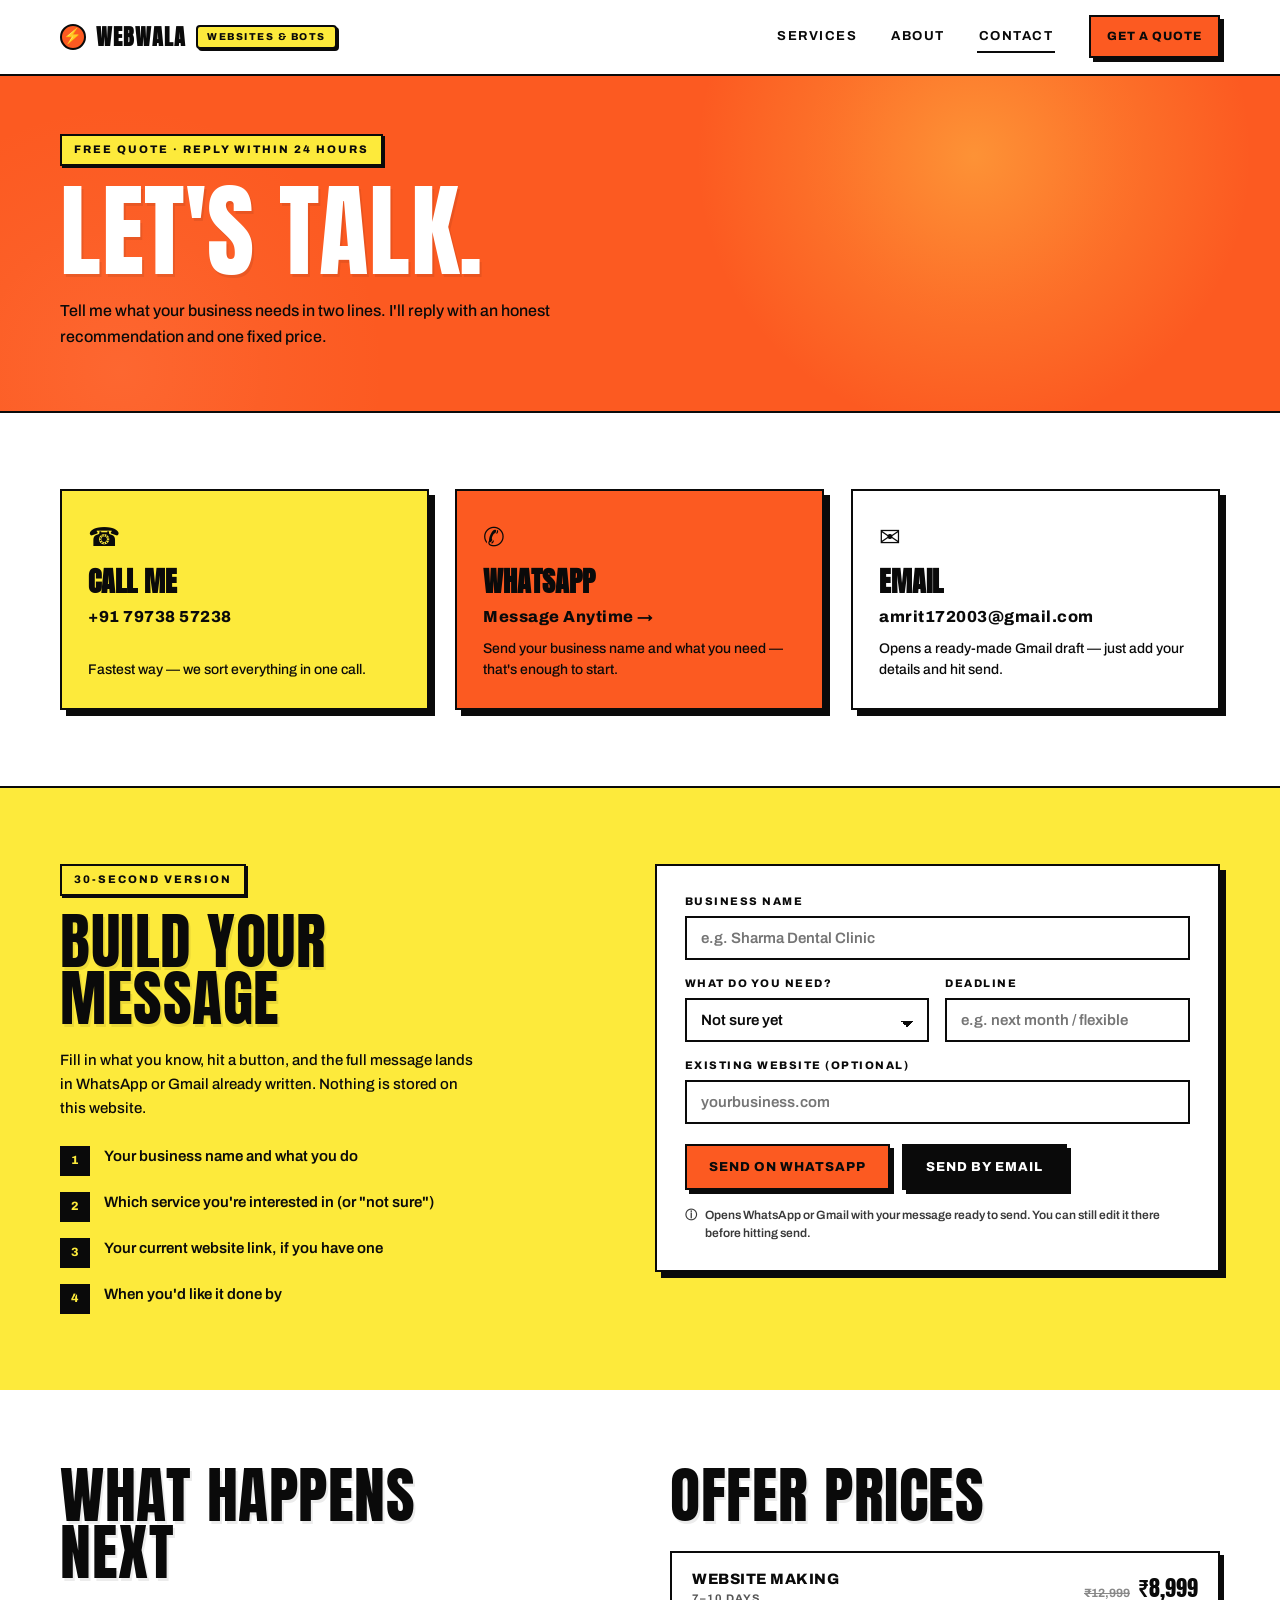
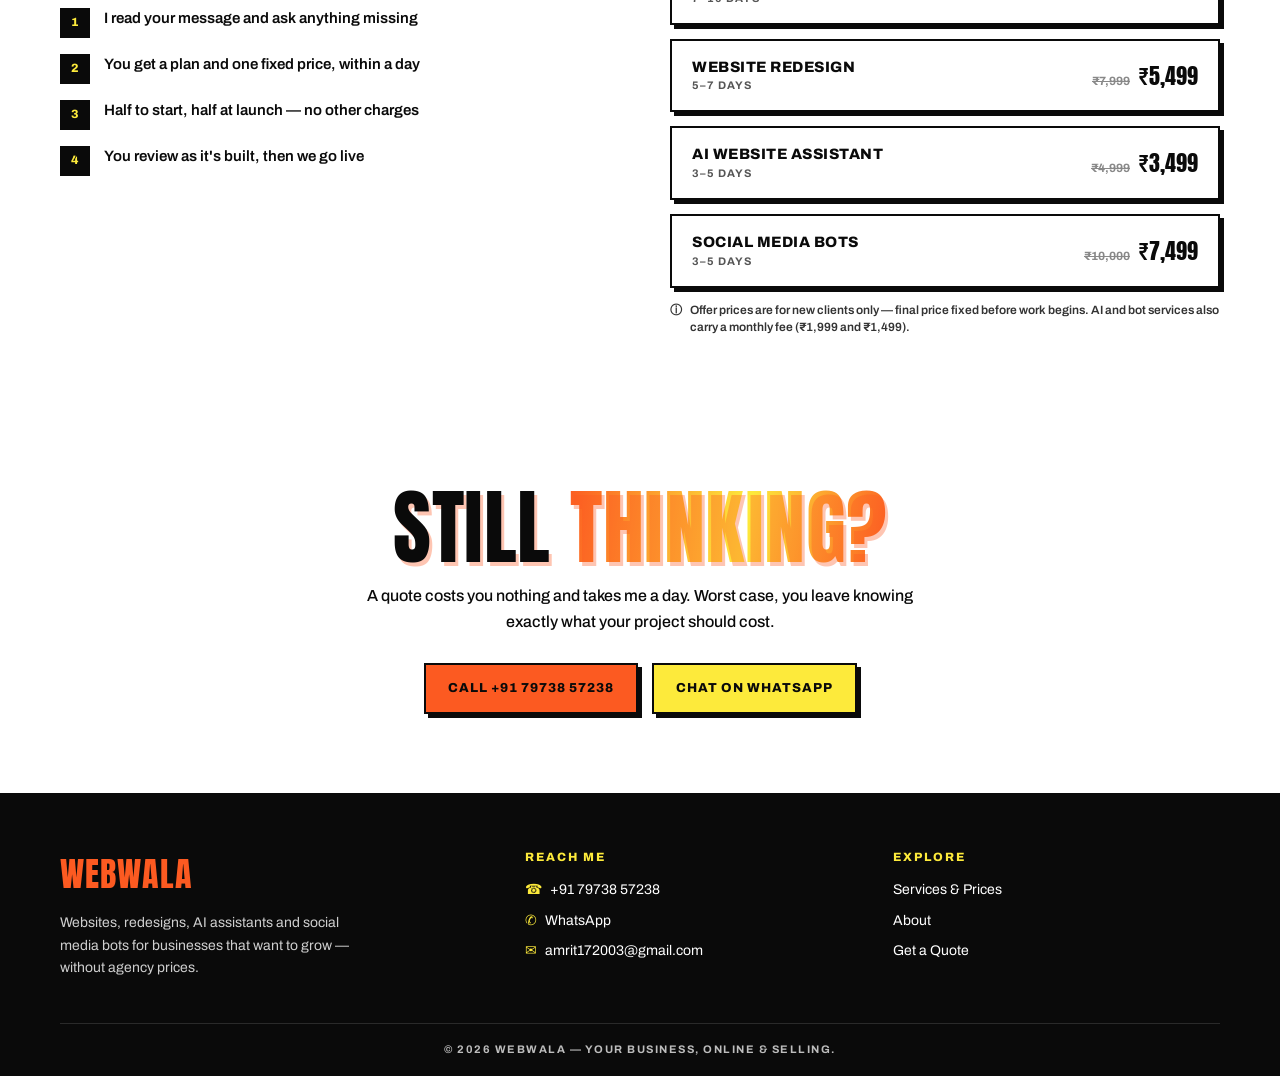
==== commit 79f26fdf: "Update offer prices on the contact page" ====
--- a/contact.html
+++ b/contact.html
@@ -126,10 +126,10 @@
     </div>
     <div class="reveal">
       <h2 class="display" style="font-size:clamp(38px,5vw,62px);margin-bottom:28px">Offer prices</h2>
-      <div class="offer-row"><div><div class="t">Website Making</div><div class="d">7–10 days</div></div><div class="price"><span class="was">₹9,999</span>₹4,999</div></div>
-      <div class="offer-row"><div><div class="t">Website Redesign</div><div class="d">5–7 days</div></div><div class="price"><span class="was">₹7,499</span>₹3,499</div></div>
-      <div class="offer-row"><div><div class="t">AI Website Assistant</div><div class="d">3–5 days</div></div><div class="price"><span class="was">₹6,599</span>₹2,499</div></div>
-      <div class="offer-row"><div><div class="t">Social Media Bots</div><div class="d">3–5 days</div></div><div class="price"><span class="was">₹10,000</span>₹6,500</div></div>
+      <div class="offer-row"><div><div class="t">Website Making</div><div class="d">7–10 days</div></div><div class="price"><span class="was">₹12,999</span>₹8,999</div></div>
+      <div class="offer-row"><div><div class="t">Website Redesign</div><div class="d">5–7 days</div></div><div class="price"><span class="was">₹7,999</span>₹5,499</div></div>
+      <div class="offer-row"><div><div class="t">AI Website Assistant</div><div class="d">3–5 days</div></div><div class="price"><span class="was">₹4,999</span>₹3,499</div></div>
+      <div class="offer-row"><div><div class="t">Social Media Bots</div><div class="d">3–5 days</div></div><div class="price"><span class="was">₹10,000</span>₹7,499</div></div>
       <div class="offer-note"><span aria-hidden="true">ⓘ</span><span>Offer prices are for new clients only — final price fixed before work begins. AI and bot services also carry a monthly fee (₹1,999 and ₹1,499).</span></div>
     </div>
   </div>
